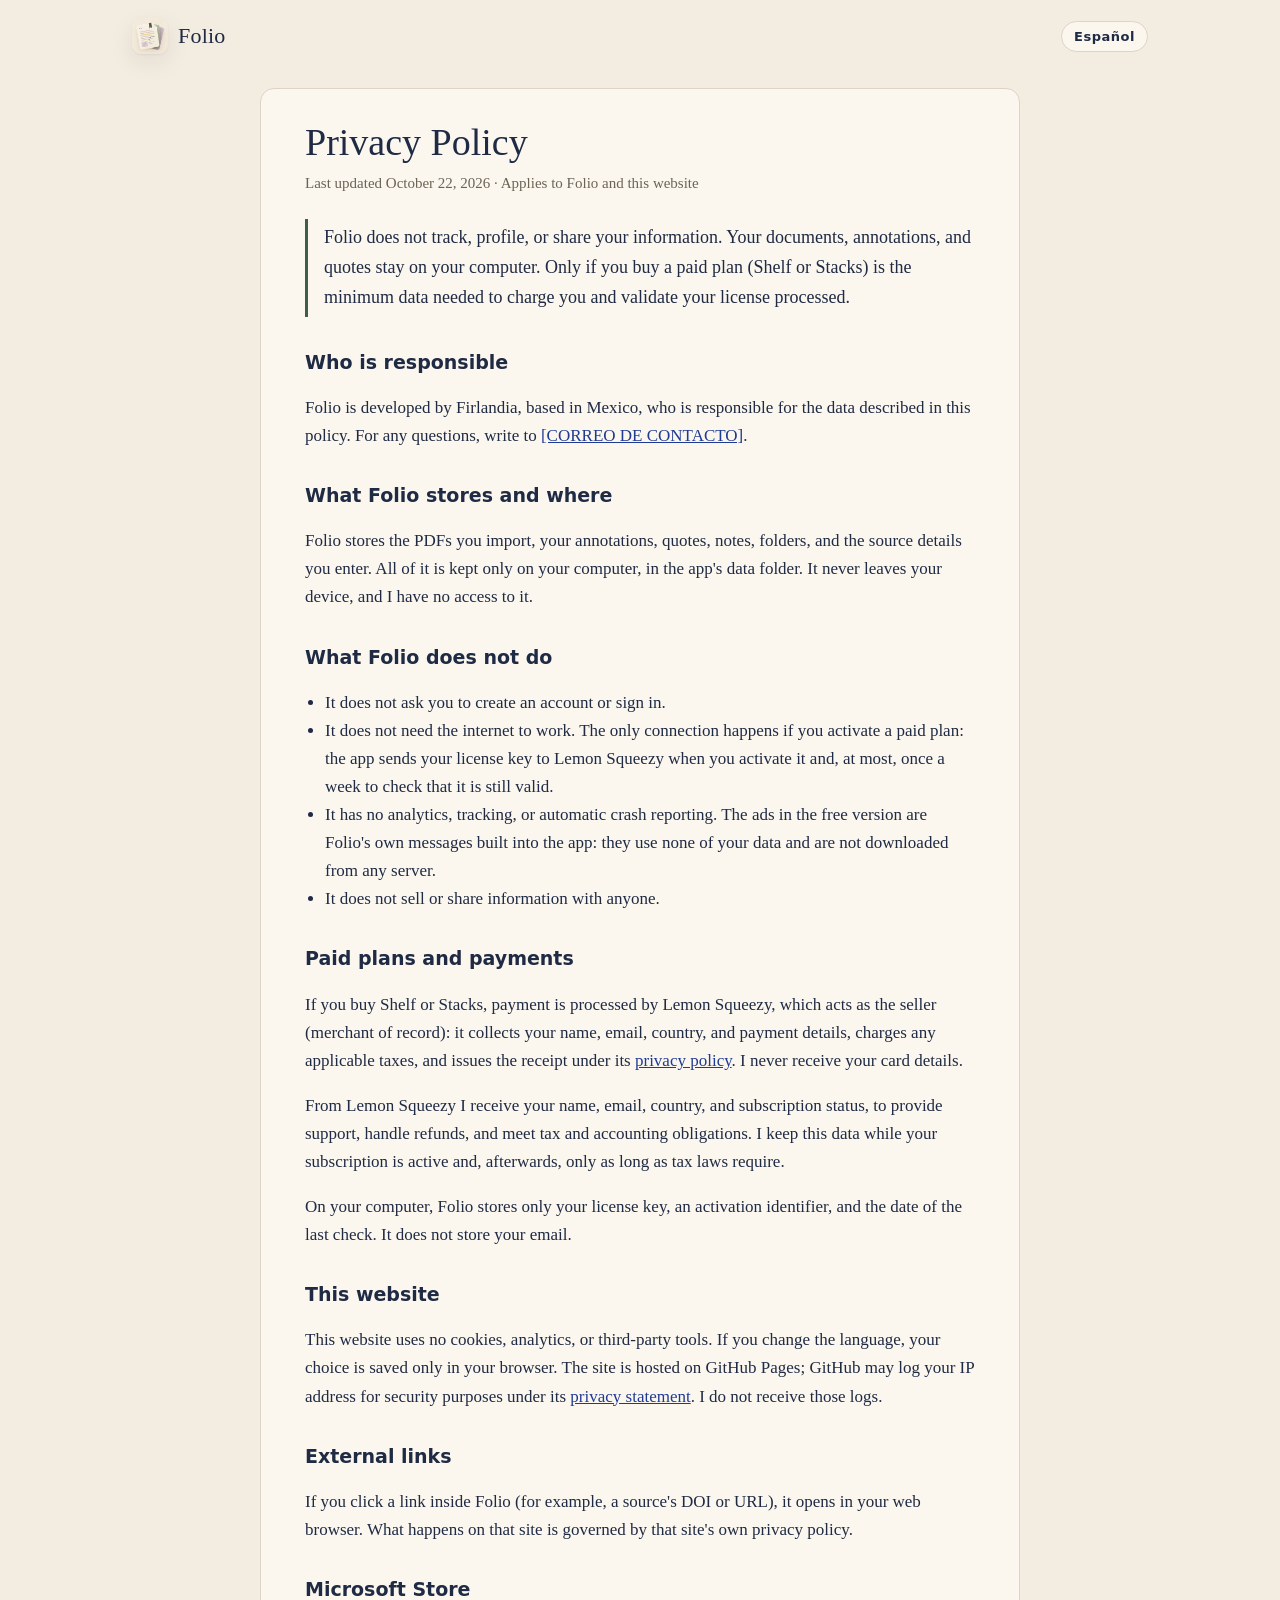
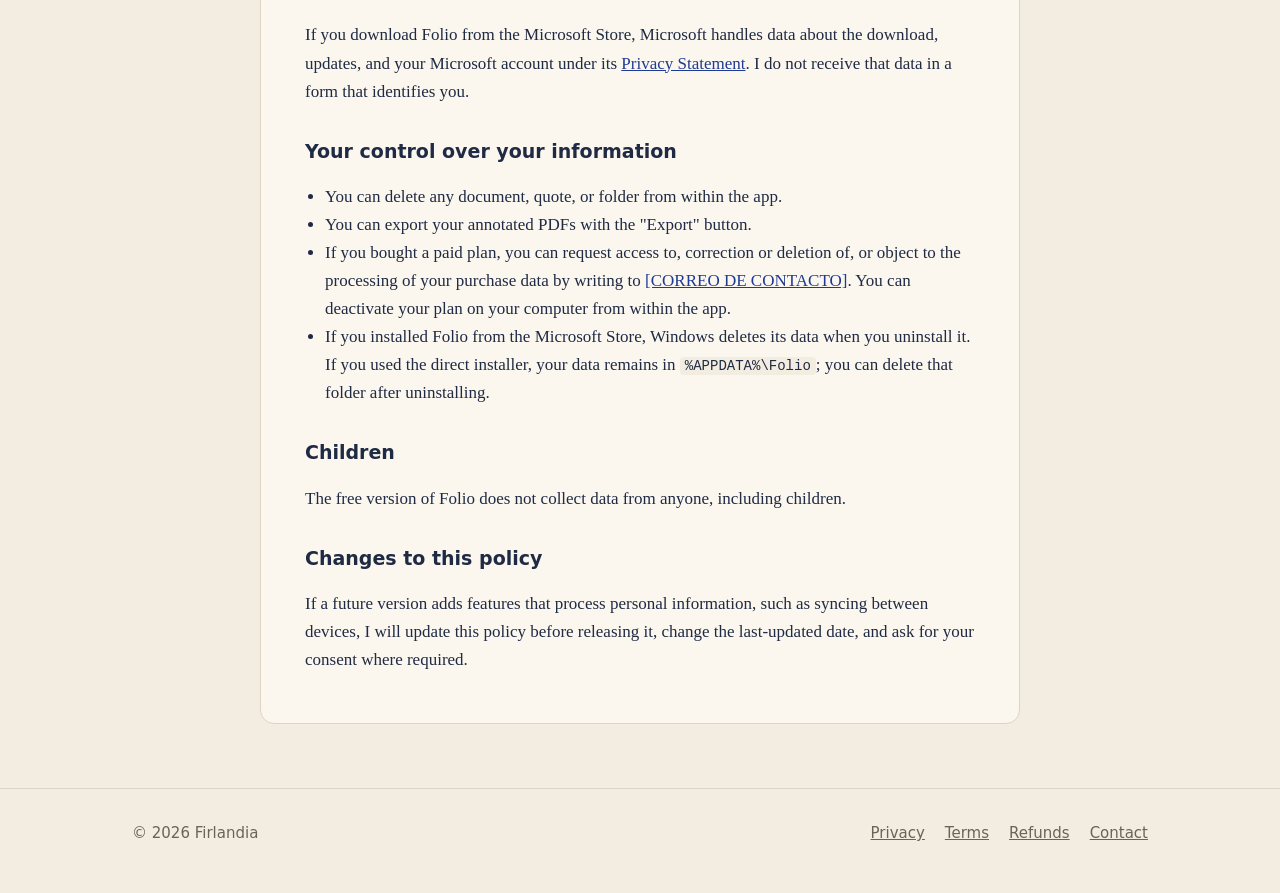
==== privacidad/index.html @ 698cdf57 "Sitio de Folio: portada, precios, privacidad, términos y reembolsos Co-Authored-By: Claude Opus 5.5 " ====
<!doctype html>
<html lang="es" data-lang="es"
      data-title-es="Folio · Aviso de privacidad"
      data-title-en="Folio · Privacy Policy">
<head>
  <meta charset="utf-8">
  <meta name="viewport" content="width=device-width, initial-scale=1">
  <title>Folio · Aviso de privacidad</title>
  <link rel="icon" type="image/png" href="../assets/favicon.png">
  <link rel="apple-touch-icon" href="../assets/apple-touch-icon.png">
  <link rel="stylesheet" href="../assets/site.css">
  <script src="../assets/site.js"></script>
</head>
<body>
<header class="wrap top">
  <a class="brand" href="../"><img src="../assets/icon-256.png" alt="" width="36" height="36"><span>Folio</span></a>
  <nav>
    <button class="langbtn" type="button" data-switch-lang>
      <span lang="es" aria-label="Switch to English">English</span>
      <span lang="en" aria-label="Cambiar a español">Español</span>
    </button>
  </nav>
</header>

<main class="wrap">
  <div class="legal">

  <article class="card" lang="es">
    <h1>Aviso de privacidad</h1>
    <p class="meta">Última actualización: 22 de octubre de 2026 · Aplica a Folio y a este sitio web</p>

    <p class="summary">Folio no rastrea, no perfila y no comparte tu información. Tus documentos, anotaciones y citas se quedan en tu computadora. Sólo si compras un plan de pago (Shelf o Stacks) se tratan los datos indispensables para cobrar y validar tu licencia.</p>

    <h2>Quién es responsable</h2>
    <p>Folio es desarrollada por Firlandia, con domicilio en México, responsable del tratamiento de los datos descritos en este aviso. Para cualquier duda, escribe a <a href="mailto:[CORREO DE CONTACTO]">[CORREO DE CONTACTO]</a>.</p>

    <h2>Qué guarda Folio y dónde</h2>
    <p>Folio guarda los PDF que importas, tus anotaciones, citas, notas, carpetas y los datos de las fuentes que capturas. Todo se almacena únicamente en tu computadora, en la carpeta de datos de la app. Esa información nunca sale de tu equipo y yo no tengo acceso a ella.</p>

    <h2>Lo que Folio no hace</h2>
    <ul>
      <li>No pide crear una cuenta ni iniciar sesión.</li>
      <li>No necesita internet para funcionar. La única conexión ocurre si activas un plan de pago: la app envía tu clave de licencia a Lemon Squeezy al activarla y, como máximo, una vez por semana para comprobar que siga vigente.</li>
      <li>No incluye analítica, rastreo ni reportes automáticos de errores. Los anuncios de la versión gratuita son mensajes propios de Folio incluidos en la app: no usan tus datos ni se descargan de ningún servidor.</li>
      <li>No vende ni comparte información con nadie.</li>
    </ul>

    <h2>Planes de pago y cobros</h2>
    <p>Si compras Shelf o Stacks, el pago lo procesa Lemon Squeezy, que actúa como vendedor (<i>merchant of record</i>): recaba tu nombre, correo, país y datos de pago, cobra los impuestos que correspondan y emite el comprobante conforme a su <a href="https://www.lemonsqueezy.com/privacy">aviso de privacidad</a>. Yo no recibo los datos de tu tarjeta.</p>
    <p>De Lemon Squeezy recibo tu nombre, correo, país y el estado de tu suscripción, con la finalidad de darte soporte, atender reembolsos y cumplir obligaciones fiscales y contables. Conservo esos datos mientras tu suscripción esté vigente y, después, sólo el tiempo que exijan las leyes fiscales.</p>
    <p>En tu computadora, Folio guarda únicamente tu clave de licencia, un identificador de la activación y la fecha de la última verificación. No guarda tu correo.</p>

    <h2>Este sitio web</h2>
    <p>Este sitio no usa cookies, analítica ni herramientas de terceros. Si cambias el idioma, tu elección se guarda sólo en tu navegador. El sitio está alojado en GitHub Pages; GitHub puede registrar tu dirección IP por motivos de seguridad, conforme a su <a href="https://docs.github.com/site-policy/privacy-policies/github-general-privacy-statement">declaración de privacidad</a>. Yo no recibo esos registros.</p>

    <h2>Enlaces externos</h2>
    <p>Si haces clic en un enlace dentro de Folio (por ejemplo, el DOI o la URL de una fuente), se abre en tu navegador. Lo que ocurra en ese sitio se rige por su propio aviso de privacidad.</p>

    <h2>Microsoft Store</h2>
    <p>Si descargas Folio desde la Microsoft Store, Microsoft trata los datos de la descarga, las actualizaciones y tu cuenta Microsoft conforme a su <a href="https://privacy.microsoft.com/privacystatement">Declaración de privacidad</a>. Yo no recibo esos datos de forma que te identifiquen.</p>

    <h2>Tu control sobre tu información</h2>
    <ul>
      <li>Puedes borrar cualquier documento, cita o carpeta desde la app.</li>
      <li>Puedes exportar tus PDF anotados con el botón «Exportar».</li>
      <li>Si compraste un plan de pago, puedes ejercer tus derechos de acceso, rectificación, cancelación u oposición sobre tus datos de compra escribiendo a <a href="mailto:[CORREO DE CONTACTO]">[CORREO DE CONTACTO]</a>. Puedes desactivar tu plan en tu computadora desde la app.</li>
      <li>Si instalaste Folio desde la Microsoft Store, Windows borra sus datos al desinstalarla. Si usaste el instalador directo, tus datos quedan en <code>%APPDATA%\Folio</code>; puedes borrar esa carpeta después de desinstalar.</li>
    </ul>

    <h2>Menores de edad</h2>
    <p>La versión gratuita de Folio no recaba datos de ninguna persona, incluidas niñas, niños y adolescentes.</p>

    <h2>Cambios a este aviso</h2>
    <p>Si una versión futura agrega funciones que traten datos personales, como la sincronización entre dispositivos, actualizaré este aviso antes de lanzarla, cambiaré la fecha de actualización y pediré tu consentimiento cuando corresponda.</p>
  </article>

  <article class="card" lang="en">
    <h1>Privacy Policy</h1>
    <p class="meta">Last updated October 22, 2026 · Applies to Folio and this website</p>

    <p class="summary">Folio does not track, profile, or share your information. Your documents, annotations, and quotes stay on your computer. Only if you buy a paid plan (Shelf or Stacks) is the minimum data needed to charge you and validate your license processed.</p>

    <h2>Who is responsible</h2>
    <p>Folio is developed by Firlandia, based in Mexico, who is responsible for the data described in this policy. For any questions, write to <a href="mailto:[CORREO DE CONTACTO]">[CORREO DE CONTACTO]</a>.</p>

    <h2>What Folio stores and where</h2>
    <p>Folio stores the PDFs you import, your annotations, quotes, notes, folders, and the source details you enter. All of it is kept only on your computer, in the app's data folder. It never leaves your device, and I have no access to it.</p>

    <h2>What Folio does not do</h2>
    <ul>
      <li>It does not ask you to create an account or sign in.</li>
      <li>It does not need the internet to work. The only connection happens if you activate a paid plan: the app sends your license key to Lemon Squeezy when you activate it and, at most, once a week to check that it is still valid.</li>
      <li>It has no analytics, tracking, or automatic crash reporting. The ads in the free version are Folio's own messages built into the app: they use none of your data and are not downloaded from any server.</li>
      <li>It does not sell or share information with anyone.</li>
    </ul>

    <h2>Paid plans and payments</h2>
    <p>If you buy Shelf or Stacks, payment is processed by Lemon Squeezy, which acts as the seller (merchant of record): it collects your name, email, country, and payment details, charges any applicable taxes, and issues the receipt under its <a href="https://www.lemonsqueezy.com/privacy">privacy policy</a>. I never receive your card details.</p>
    <p>From Lemon Squeezy I receive your name, email, country, and subscription status, to provide support, handle refunds, and meet tax and accounting obligations. I keep this data while your subscription is active and, afterwards, only as long as tax laws require.</p>
    <p>On your computer, Folio stores only your license key, an activation identifier, and the date of the last check. It does not store your email.</p>

    <h2>This website</h2>
    <p>This website uses no cookies, analytics, or third-party tools. If you change the language, your choice is saved only in your browser. The site is hosted on GitHub Pages; GitHub may log your IP address for security purposes under its <a href="https://docs.github.com/site-policy/privacy-policies/github-general-privacy-statement">privacy statement</a>. I do not receive those logs.</p>

    <h2>External links</h2>
    <p>If you click a link inside Folio (for example, a source's DOI or URL), it opens in your web browser. What happens on that site is governed by that site's own privacy policy.</p>

    <h2>Microsoft Store</h2>
    <p>If you download Folio from the Microsoft Store, Microsoft handles data about the download, updates, and your Microsoft account under its <a href="https://privacy.microsoft.com/privacystatement">Privacy Statement</a>. I do not receive that data in a form that identifies you.</p>

    <h2>Your control over your information</h2>
    <ul>
      <li>You can delete any document, quote, or folder from within the app.</li>
      <li>You can export your annotated PDFs with the "Export" button.</li>
      <li>If you bought a paid plan, you can request access to, correction or deletion of, or object to the processing of your purchase data by writing to <a href="mailto:[CORREO DE CONTACTO]">[CORREO DE CONTACTO]</a>. You can deactivate your plan on your computer from within the app.</li>
      <li>If you installed Folio from the Microsoft Store, Windows deletes its data when you uninstall it. If you used the direct installer, your data remains in <code>%APPDATA%\Folio</code>; you can delete that folder after uninstalling.</li>
    </ul>

    <h2>Children</h2>
    <p>The free version of Folio does not collect data from anyone, including children.</p>

    <h2>Changes to this policy</h2>
    <p>If a future version adds features that process personal information, such as syncing between devices, I will update this policy before releasing it, change the last-updated date, and ask for your consent where required.</p>
  </article>

  </div>
</main>

<footer>
  <div class="wrap foot">
    <span>© <span data-year>2026</span> Firlandia</span>
    <nav>
      <a href="../privacidad/"><span lang="es">Privacidad</span><span lang="en">Privacy</span></a>
      <a href="../terminos/"><span lang="es">Términos</span><span lang="en">Terms</span></a>
      <a href="../reembolsos/"><span lang="es">Reembolsos</span><span lang="en">Refunds</span></a>
      <a href="mailto:[CORREO DE CONTACTO]"><span lang="es">Contacto</span><span lang="en">Contact</span></a>
    </nav>
  </div>
</footer>
</body>
</html>
---- assets/site.css ----
/* Folio — sitio web. Mismos colores que la app. */
:root {
  --sand: #F3ECE0;
  --paper: #FBF7EE;
  --ink: #1F2A44;
  --muted: #6B6455;
  --line: #DDD4C4;
  --accent: #1F3A93;
  --ribbon: #3E5E48;
  --hl-yellow: #FFF27A;
  --hl-pink: #FFB8D2;
  --hl-blue: #A9DDF5;
  --hl-green: #B9EBA6;
  --note: #F6E7A6;
  --sage: #C9D6C3;
  --lavender: #D9D2EC;
  --shadow: 0 1px 2px rgba(31, 42, 68, .06), 0 8px 24px rgba(31, 42, 68, .08);
  --serif: "Iowan Old Style", "Palatino Linotype", Palatino, Georgia, "Times New Roman", serif;
  --sans: system-ui, -apple-system, "Segoe UI", Roboto, "Helvetica Neue", Arial, sans-serif;
  color-scheme: light;
}
@media (prefers-color-scheme: dark) {
  :root {
    --sand: #171A22;
    --paper: #1F2330;
    --ink: #ECE6DA;
    --muted: #A9A291;
    --line: #343A4A;
    --accent: #9DB2F2;
    --ribbon: #8DB59A;
    --shadow: 0 1px 2px rgba(0, 0, 0, .3), 0 8px 24px rgba(0, 0, 0, .3);
    color-scheme: dark;
  }
}

/* Idioma: sólo se muestra el elegido. */
html[data-lang="es"] [lang="en"]:not(html),
html[data-lang="en"] [lang="es"]:not(html) { display: none !important; }

* { box-sizing: border-box; }
html { -webkit-text-size-adjust: 100%; }
body {
  margin: 0;
  background: var(--sand);
  color: var(--ink);
  font: 17px/1.6 var(--sans);
  overflow-x: hidden;
}
a { color: var(--accent); }
img { max-width: 100%; display: block; }
.wrap { max-width: 1080px; margin: 0 auto; padding: 0 16px; }
@media (min-width: 700px) { .wrap { padding: 0 32px; } }

/* Encabezado */
.top {
  display: flex; align-items: center; justify-content: space-between; gap: 12px;
  padding-top: 18px; padding-bottom: 18px;
}
.brand { display: flex; align-items: center; gap: 10px; text-decoration: none; color: var(--ink); }
.brand img { width: 36px; height: 36px; border-radius: 9px; box-shadow: var(--shadow); }
.brand span { font-family: var(--serif); font-size: 22px; letter-spacing: .01em; }
.top nav { display: flex; align-items: center; gap: 18px; font-size: 15px; }
.top nav a { color: var(--ink); text-decoration: none; opacity: .8; }
.top nav a:hover { opacity: 1; text-decoration: underline; }
.navlinks { display: none; gap: 18px; }
@media (min-width: 700px) { .navlinks { display: flex; } }
.langbtn {
  font: 600 13px/1 var(--sans); letter-spacing: .04em;
  border: 1px solid var(--line); background: var(--paper); color: var(--ink);
  border-radius: 999px; padding: 8px 12px; cursor: pointer;
}
.langbtn:hover { border-color: var(--ink); }

/* Portada */
.hero { display: grid; gap: 40px; align-items: center; padding-top: 32px; padding-bottom: 72px; }
@media (min-width: 900px) { .hero { grid-template-columns: 1.05fr .95fr; padding-top: 56px; padding-bottom: 96px; } }
.eyebrow { font: 600 13px/1 var(--sans); letter-spacing: .12em; text-transform: uppercase; color: var(--ribbon); margin: 0 0 18px; }
.hero h1 { font-family: var(--serif); font-weight: 400; font-size: clamp(40px, 7vw, 68px); line-height: 1.04; margin: 0 0 18px; letter-spacing: -.01em; }
.hero h1 em { font-style: italic; }
.lede { font-size: 19px; color: var(--muted); max-width: 34em; margin: 0 0 28px; }
.ctas { display: flex; flex-wrap: wrap; gap: 12px; align-items: center; }
.btn {
  display: inline-flex; align-items: center; gap: 8px;
  font: 600 16px/1 var(--sans); text-decoration: none;
  padding: 14px 20px; border-radius: 12px; border: 1px solid transparent;
}
.btn-primary { background: var(--ink); color: var(--sand); }
.btn-primary:hover { opacity: .9; }
.btn-ghost { border-color: var(--line); color: var(--ink); background: transparent; }
.btn-ghost:hover { border-color: var(--ink); }
.btn[aria-disabled="true"] { cursor: default; }
.soon { font-size: 14px; color: var(--muted); }

/* Ilustración: hoja con resaltados, listón y nota */
.sheet-stage { position: relative; max-width: 440px; margin: 0 auto; width: 100%; padding: 12px 8px 48px; }
.sheet-back { position: absolute; inset: 22px 30px 18px 0; border-radius: 10px; transform: rotate(-5deg); }
.sheet-back.s1 { background: var(--lavender); }
.sheet-back.s2 { background: var(--sage); transform: rotate(4deg); inset: 18px 0 22px 34px; }
.sheet {
  position: relative; background: #FBF7EE; color: #1F2A44;
  border-radius: 10px; box-shadow: var(--shadow);
  padding: 38px 30px 34px; font-family: var(--serif); font-size: 15px; line-height: 1.75;
}
.sheet .h { font-size: 12px; letter-spacing: .12em; text-transform: uppercase; color: #6B6455; font-family: var(--sans); margin: 0 0 10px; }
.sheet p { margin: 0 0 12px; }
.sheet mark { color: inherit; padding: 1px 0; border-radius: 2px; }
.mk-y { background: var(--hl-yellow); }
.mk-p { background: var(--hl-pink); }
.mk-b { background: var(--hl-blue); }
.ribbon {
  position: absolute; top: -6px; right: 34px; width: 18px; height: 70px; background: #3E5E48;
  clip-path: polygon(0 0, 100% 0, 100% 100%, 50% 82%, 0 100%);
}
.sticky {
  position: absolute; right: -10px; bottom: -34px; width: 132px; padding: 12px 12px 14px;
  background: var(--note); color: #1F2A44; font: 13px/1.4 var(--sans);
  transform: rotate(3deg); box-shadow: 0 6px 14px rgba(31,42,68,.16); border-radius: 3px;
}
.margin-arrow { position: absolute; left: -2px; top: 150px; width: 34px; color: #B0305A; }
.pagepill {
  position: absolute; left: 24px; bottom: -14px;
  background: #1F2A44; color: #F3ECE0; font: 600 12px/1 var(--sans);
  padding: 8px 12px; border-radius: 999px; white-space: nowrap;
}
@media (max-width: 420px) { .sticky { right: 0; width: 112px; } }

/* Secciones */
section { padding: 64px 0; border-top: 1px solid var(--line); }
.sec-head { max-width: 40em; margin: 0 0 36px; }
.sec-head h2 { font-family: var(--serif); font-weight: 400; font-size: clamp(30px, 4.5vw, 42px); line-height: 1.12; margin: 0 0 10px; }
.sec-head p { color: var(--muted); margin: 0; font-size: 18px; }

.features { display: grid; gap: 16px; grid-template-columns: 1fr; }
@media (min-width: 640px) { .features { grid-template-columns: 1fr 1fr; } }
@media (min-width: 960px) { .features { grid-template-columns: 1fr 1fr 1fr; } }
.feature { background: var(--paper); border: 1px solid var(--line); border-radius: 14px; padding: 24px; }
.feature .ic { width: 40px; height: 40px; border-radius: 10px; display: grid; place-items: center; margin: 0 0 16px; }
.feature .ic svg { width: 22px; height: 22px; }
.feature h3 { font-size: 18px; margin: 0 0 6px; }
.feature p { margin: 0; color: var(--muted); font-size: 16px; }
.ic-y { background: var(--hl-yellow); color: #1F2A44; }
.ic-p { background: var(--hl-pink); color: #1F2A44; }
.ic-b { background: var(--hl-blue); color: #1F2A44; }
.ic-g { background: var(--hl-green); color: #1F2A44; }
.ic-l { background: var(--lavender); color: #1F2A44; }
.ic-s { background: var(--sage); color: #1F2A44; }

/* Cita de ejemplo */
.cite-demo { display: grid; gap: 16px; }
@media (min-width: 860px) { .cite-demo { grid-template-columns: 1fr 1fr; align-items: start; } }
.quote-card { background: var(--paper); border: 1px solid var(--line); border-left: 4px solid var(--hl-yellow); border-radius: 12px; padding: 22px 24px; }
.quote-card blockquote { margin: 0 0 12px; font-family: var(--serif); font-size: 20px; line-height: 1.5; }
.quote-card .src { font-size: 14px; color: var(--muted); margin: 0; }
.formats { background: var(--paper); border: 1px solid var(--line); border-radius: 12px; padding: 8px 0; }
.fmt { padding: 14px 24px; border-bottom: 1px solid var(--line); }
.fmt:last-child { border-bottom: 0; }
.fmt b { display: block; font-size: 12px; letter-spacing: .1em; text-transform: uppercase; color: var(--ribbon); margin: 0 0 4px; }
.fmt span { font-family: var(--serif); font-size: 16px; overflow-wrap: anywhere; }

/* Plataformas */
.platforms { display: grid; gap: 16px; }
@media (min-width: 760px) { .platforms { grid-template-columns: 1fr 1fr; } }
.platform { background: var(--paper); border: 1px solid var(--line); border-radius: 14px; padding: 24px; display: flex; gap: 16px; align-items: flex-start; }
.platform svg { width: 32px; height: 32px; flex: none; color: var(--ink); }
.platform h3 { margin: 0 0 4px; font-size: 18px; }
.platform p { margin: 0; color: var(--muted); font-size: 16px; }
.tag { display: inline-block; font: 600 12px/1 var(--sans); padding: 6px 9px; border-radius: 999px; background: var(--sand); border: 1px solid var(--line); margin: 10px 0 0; color: var(--ink); }

/* Precios */
.plans { display: grid; gap: 16px; }
@media (min-width: 900px) { .plans { grid-template-columns: 1fr 1fr 1fr; } }
.plan { background: var(--paper); border: 1px solid var(--line); border-radius: 16px; padding: 28px; display: flex; flex-direction: column; }
.plan.premium { border: 2px solid var(--ink); }
.plan h3 { margin: 0; font-size: 20px; }
.price { font-family: var(--serif); font-size: 46px; line-height: 1; margin: 14px 0 4px; }
.price small { font-family: var(--sans); font-size: 16px; color: var(--muted); }
.plan .sub { color: var(--muted); margin: 0 0 18px; font-size: 15px; }
.plan ul { list-style: none; padding: 0; margin: 0 0 8px; }
.plan li { padding: 8px 0 8px 28px; position: relative; border-top: 1px solid var(--line); font-size: 16px; }
.plan li::before { content: ""; position: absolute; left: 2px; top: 13px; width: 14px; height: 8px; border-left: 2px solid var(--ribbon); border-bottom: 2px solid var(--ribbon); transform: rotate(-45deg); }
.plan .fine { margin-top: auto; padding-top: 16px; font-size: 14px; color: var(--muted); }
.price-note { font-size: 14px; color: var(--muted); margin: 18px 0 0; }

/* Preguntas */
.faq { max-width: 760px; }
.faq details { border-top: 1px solid var(--line); padding: 16px 0; }
.faq details:last-child { border-bottom: 1px solid var(--line); }
.faq summary { cursor: pointer; font-weight: 600; font-size: 18px; list-style: none; display: flex; justify-content: space-between; gap: 16px; }
.faq summary::-webkit-details-marker { display: none; }
.faq summary::after { content: "+"; font-weight: 400; color: var(--muted); }
.faq details[open] summary::after { content: "–"; }
.faq details p { margin: 10px 0 0; color: var(--muted); }

/* Pie */
footer { border-top: 1px solid var(--line); padding: 32px 0 48px; font-size: 15px; color: var(--muted); }
.foot { display: flex; flex-wrap: wrap; gap: 12px 28px; justify-content: space-between; align-items: center; }
.foot nav { display: flex; flex-wrap: wrap; gap: 8px 20px; }
.foot a { color: var(--muted); }
.foot a:hover { color: var(--ink); }

/* Páginas legales */
.legal { max-width: 760px; margin: 0 auto; padding: 16px 0 64px; }
.legal .card { background: var(--paper); border: 1px solid var(--line); border-radius: 14px; padding: 32px clamp(18px, 5vw, 44px); }
.legal h1 { font-family: var(--serif); font-weight: 400; font-size: clamp(30px, 5vw, 38px); line-height: 1.15; margin: 0 0 6px; }
.legal h2 { font-size: 19px; margin: 30px 0 6px; }
.legal .meta { color: var(--muted); font-size: 15px; margin: 0; }
.legal .summary { border-left: 3px solid var(--ribbon); padding: 4px 0 4px 16px; margin: 24px 0 8px; font-family: var(--serif); font-size: 18px; }
.legal p, .legal li { font-family: var(--serif); font-size: 17px; line-height: 1.65; }
.legal ul { padding-left: 20px; }
.legal code { font-size: 14px; background: var(--sand); padding: 1px 5px; border-radius: 4px; overflow-wrap: anywhere; }
.back { display: inline-block; margin: 0 0 16px; font-size: 15px; text-decoration: none; }
.back:hover { text-decoration: underline; }
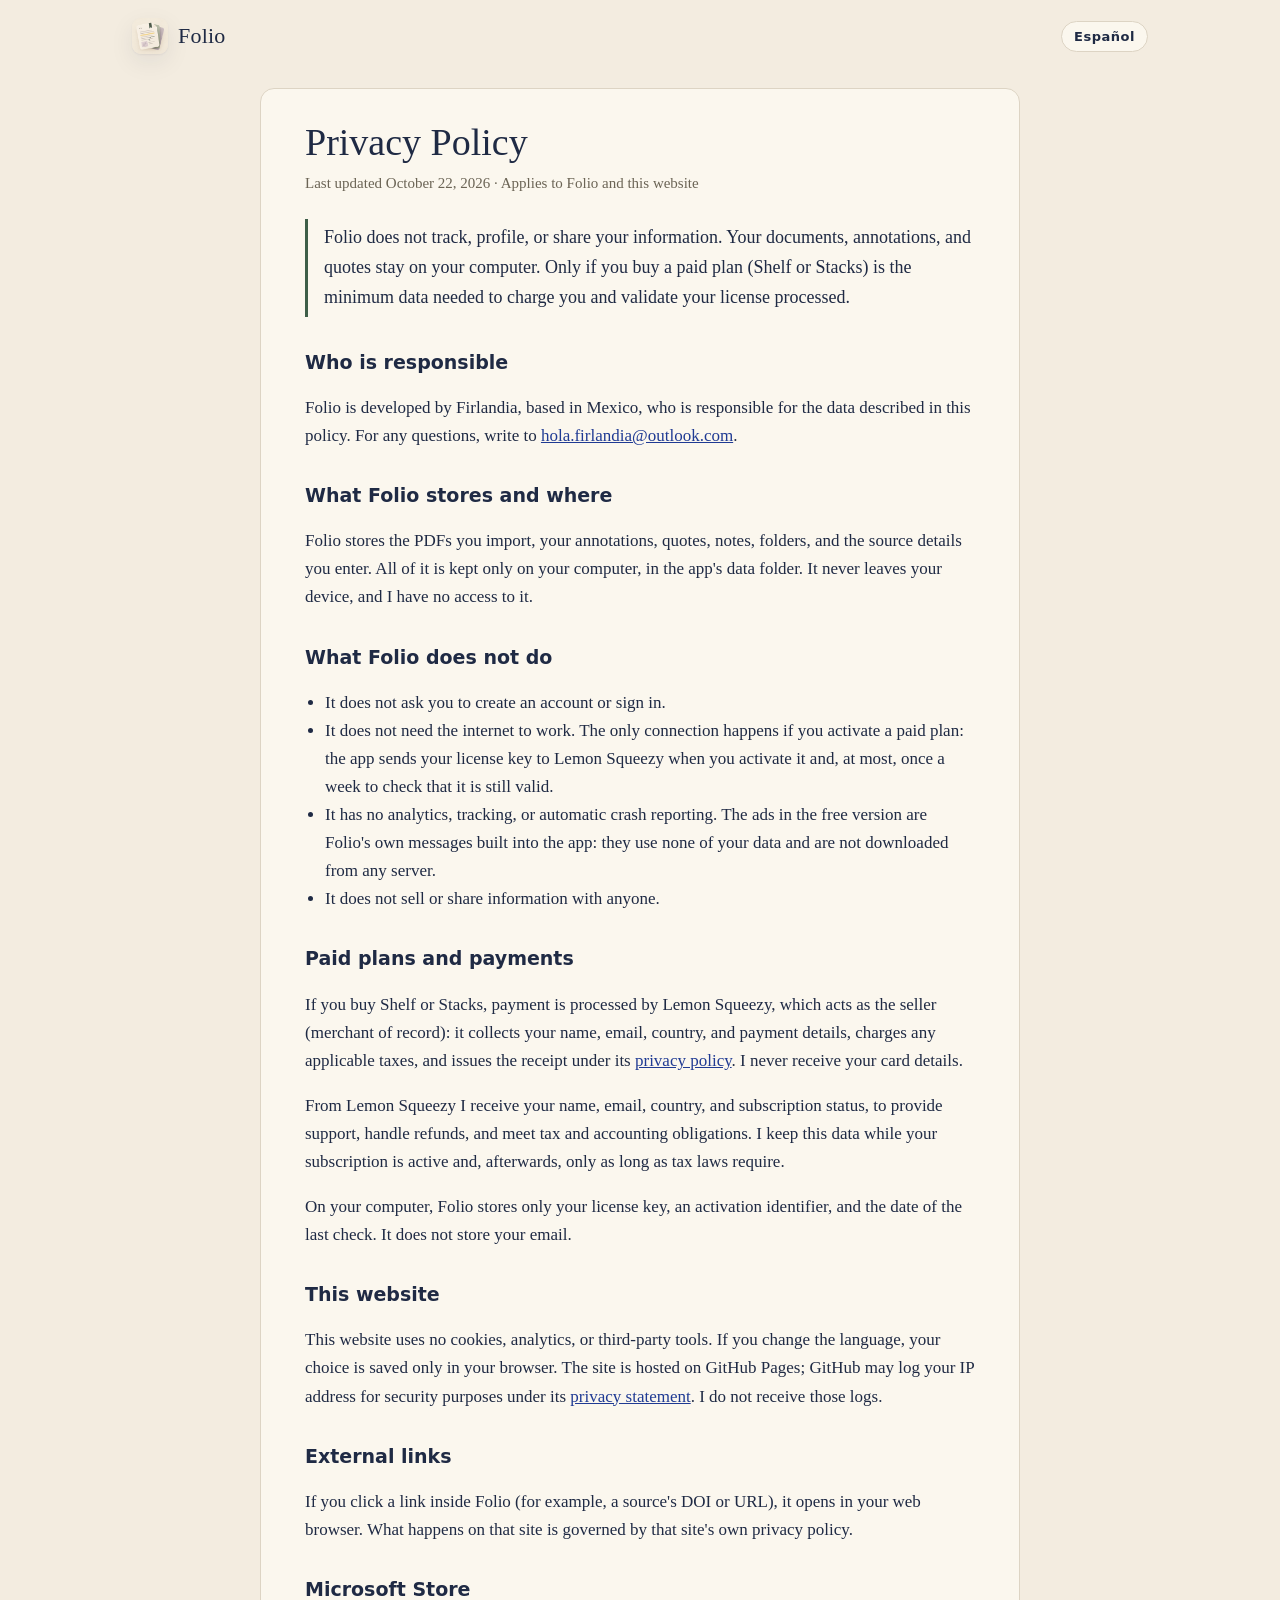
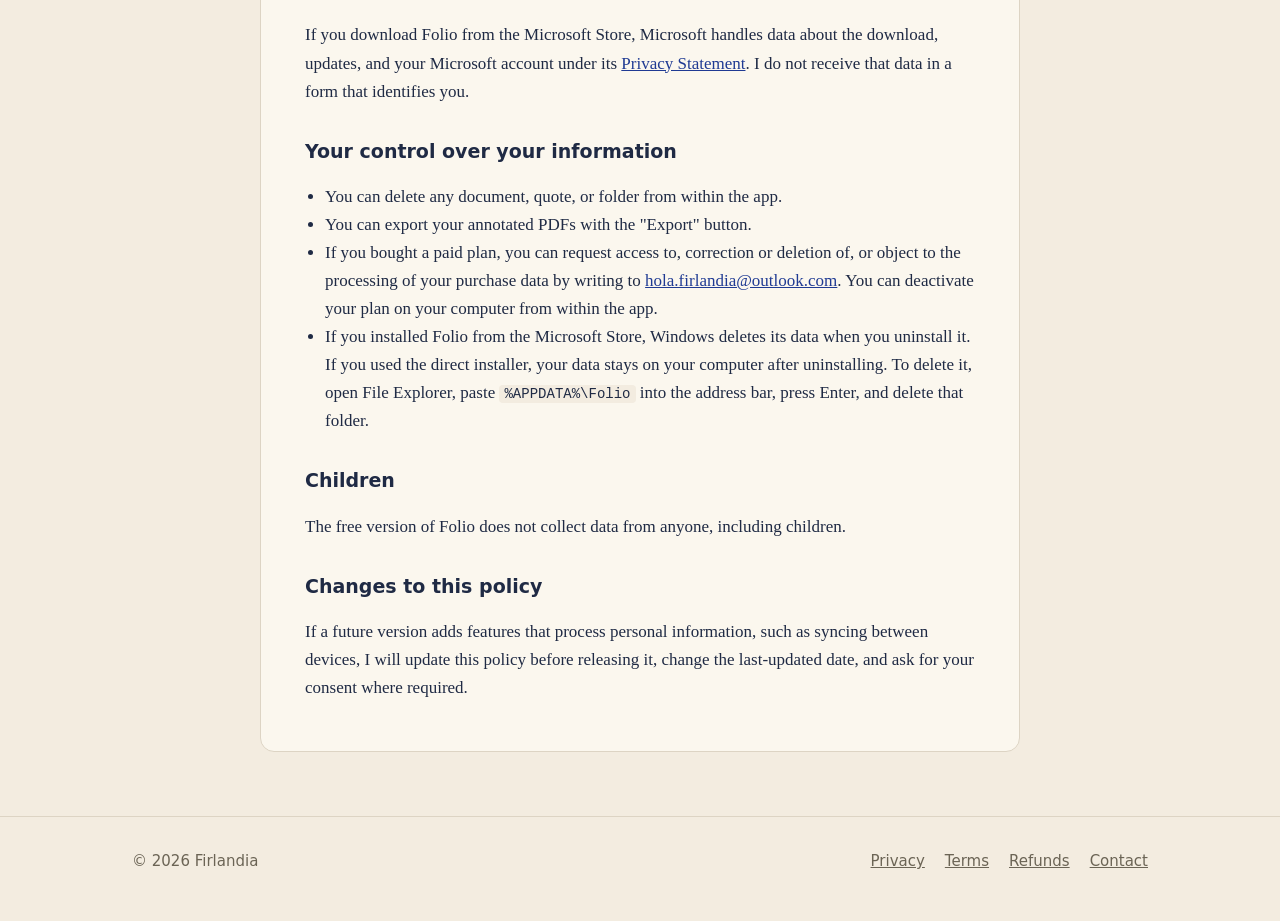
==== commit 61cd803e: "Agregar correo de contacto y aclarar cómo borrar datos locales Co-Authored-By: Claude Opus 5.5 <nore" ====
--- a/privacidad/index.html
+++ b/privacidad/index.html
@@ -32,7 +32,7 @@
     <p class="summary">Folio no rastrea, no perfila y no comparte tu información. Tus documentos, anotaciones y citas se quedan en tu computadora. Sólo si compras un plan de pago (Shelf o Stacks) se tratan los datos indispensables para cobrar y validar tu licencia.</p>
 
     <h2>Quién es responsable</h2>
-    <p>Folio es desarrollada por Firlandia, con domicilio en México, responsable del tratamiento de los datos descritos en este aviso. Para cualquier duda, escribe a <a href="mailto:[CORREO DE CONTACTO]">[CORREO DE CONTACTO]</a>.</p>
+    <p>Folio es desarrollada por Firlandia, con domicilio en México, responsable del tratamiento de los datos descritos en este aviso. Para cualquier duda, escribe a <a href="mailto:hola.firlandia@outlook.com">hola.firlandia@outlook.com</a>.</p>
 
     <h2>Qué guarda Folio y dónde</h2>
     <p>Folio guarda los PDF que importas, tus anotaciones, citas, notas, carpetas y los datos de las fuentes que capturas. Todo se almacena únicamente en tu computadora, en la carpeta de datos de la app. Esa información nunca sale de tu equipo y yo no tengo acceso a ella.</p>
@@ -63,8 +63,8 @@
     <ul>
       <li>Puedes borrar cualquier documento, cita o carpeta desde la app.</li>
       <li>Puedes exportar tus PDF anotados con el botón «Exportar».</li>
-      <li>Si compraste un plan de pago, puedes ejercer tus derechos de acceso, rectificación, cancelación u oposición sobre tus datos de compra escribiendo a <a href="mailto:[CORREO DE CONTACTO]">[CORREO DE CONTACTO]</a>. Puedes desactivar tu plan en tu computadora desde la app.</li>
-      <li>Si instalaste Folio desde la Microsoft Store, Windows borra sus datos al desinstalarla. Si usaste el instalador directo, tus datos quedan en <code>%APPDATA%\Folio</code>; puedes borrar esa carpeta después de desinstalar.</li>
+      <li>Si compraste un plan de pago, puedes ejercer tus derechos de acceso, rectificación, cancelación u oposición sobre tus datos de compra escribiendo a <a href="mailto:hola.firlandia@outlook.com">hola.firlandia@outlook.com</a>. Puedes desactivar tu plan en tu computadora desde la app.</li>
+      <li>Si instalaste Folio desde la Microsoft Store, Windows borra sus datos al desinstalarla. Si usaste el instalador directo, tus datos se quedan en tu computadora después de desinstalarla. Para borrarlos, abre el Explorador de archivos, pega <code>%APPDATA%\Folio</code> en la barra de direcciones, presiona Enter y borra esa carpeta.</li>
     </ul>
 
     <h2>Menores de edad</h2>
@@ -81,7 +81,7 @@
     <p class="summary">Folio does not track, profile, or share your information. Your documents, annotations, and quotes stay on your computer. Only if you buy a paid plan (Shelf or Stacks) is the minimum data needed to charge you and validate your license processed.</p>
 
     <h2>Who is responsible</h2>
-    <p>Folio is developed by Firlandia, based in Mexico, who is responsible for the data described in this policy. For any questions, write to <a href="mailto:[CORREO DE CONTACTO]">[CORREO DE CONTACTO]</a>.</p>
+    <p>Folio is developed by Firlandia, based in Mexico, who is responsible for the data described in this policy. For any questions, write to <a href="mailto:hola.firlandia@outlook.com">hola.firlandia@outlook.com</a>.</p>
 
     <h2>What Folio stores and where</h2>
     <p>Folio stores the PDFs you import, your annotations, quotes, notes, folders, and the source details you enter. All of it is kept only on your computer, in the app's data folder. It never leaves your device, and I have no access to it.</p>
@@ -112,8 +112,8 @@
     <ul>
       <li>You can delete any document, quote, or folder from within the app.</li>
       <li>You can export your annotated PDFs with the "Export" button.</li>
-      <li>If you bought a paid plan, you can request access to, correction or deletion of, or object to the processing of your purchase data by writing to <a href="mailto:[CORREO DE CONTACTO]">[CORREO DE CONTACTO]</a>. You can deactivate your plan on your computer from within the app.</li>
-      <li>If you installed Folio from the Microsoft Store, Windows deletes its data when you uninstall it. If you used the direct installer, your data remains in <code>%APPDATA%\Folio</code>; you can delete that folder after uninstalling.</li>
+      <li>If you bought a paid plan, you can request access to, correction or deletion of, or object to the processing of your purchase data by writing to <a href="mailto:hola.firlandia@outlook.com">hola.firlandia@outlook.com</a>. You can deactivate your plan on your computer from within the app.</li>
+      <li>If you installed Folio from the Microsoft Store, Windows deletes its data when you uninstall it. If you used the direct installer, your data stays on your computer after uninstalling. To delete it, open File Explorer, paste <code>%APPDATA%\Folio</code> into the address bar, press Enter, and delete that folder.</li>
     </ul>
 
     <h2>Children</h2>
@@ -133,7 +133,7 @@
       <a href="../privacidad/"><span lang="es">Privacidad</span><span lang="en">Privacy</span></a>
       <a href="../terminos/"><span lang="es">Términos</span><span lang="en">Terms</span></a>
       <a href="../reembolsos/"><span lang="es">Reembolsos</span><span lang="en">Refunds</span></a>
-      <a href="mailto:[CORREO DE CONTACTO]"><span lang="es">Contacto</span><span lang="en">Contact</span></a>
+      <a href="mailto:hola.firlandia@outlook.com"><span lang="es">Contacto</span><span lang="en">Contact</span></a>
     </nav>
   </div>
 </footer>
